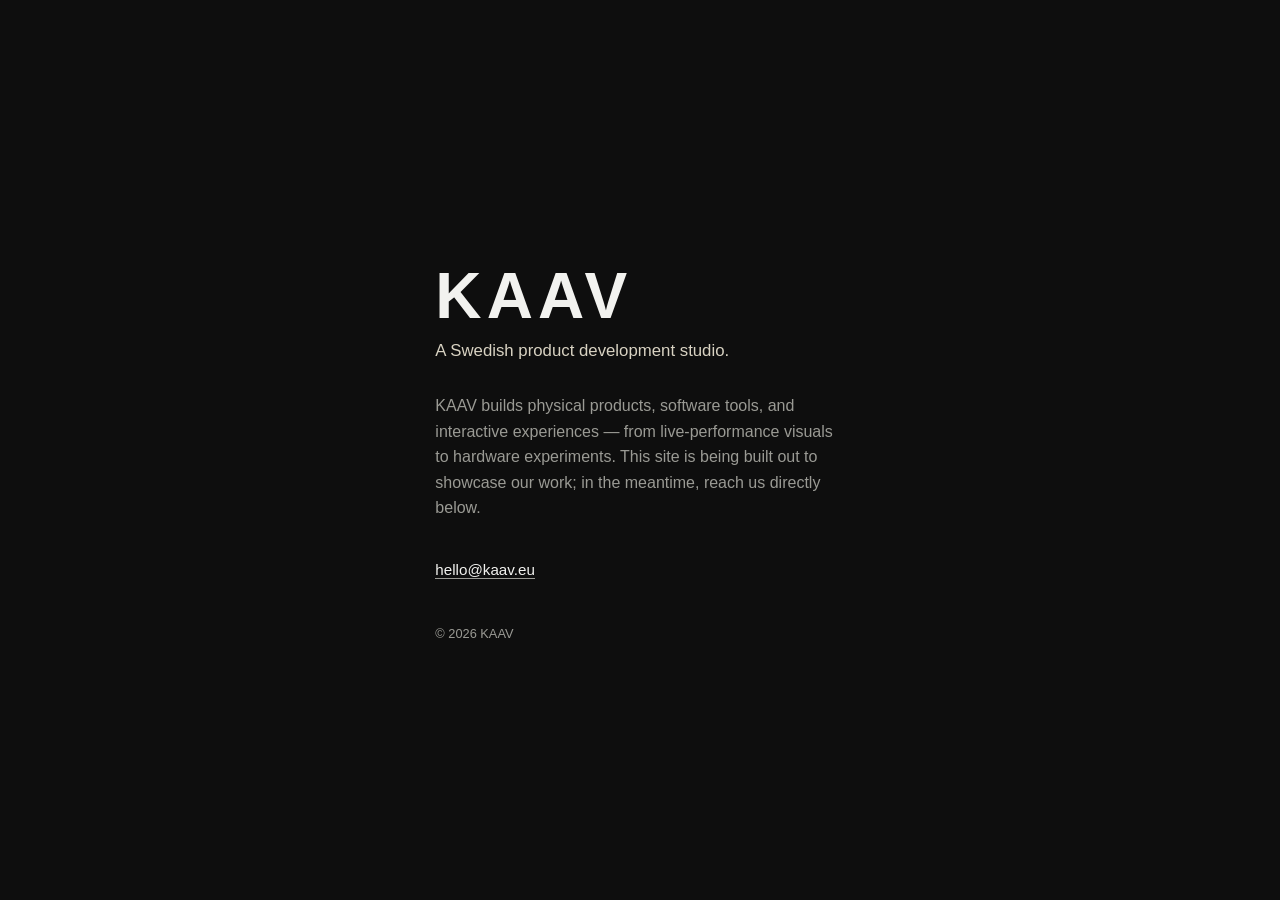
==== public/index.html @ cab3501c "Move site into public/ and exclude .git from static assets The previous deploy uploaded the entire ." ====
<title>KAAV</title>
<style>
  :root {
    --bg: #0e0e0e;
    --fg: #f2f2ef;
    --muted: #9a9a94;
    --accent: #d8d2c2;
  }
  * { box-sizing: border-box; }
  html, body {
    margin: 0;
    height: 100%;
    background: var(--bg);
    color: var(--fg);
    font-family: -apple-system, BlinkMacSystemFont, "Helvetica Neue", Arial, sans-serif;
  }
  body {
    display: flex;
    align-items: center;
    justify-content: center;
    padding: 6vh 6vw;
  }
  main {
    max-width: 560px;
    text-align: left;
  }
  .wordmark {
    font-size: clamp(2.5rem, 8vw, 4rem);
    font-weight: 700;
    letter-spacing: 0.08em;
    margin: 0 0 0.5rem 0;
    color: var(--fg);
  }
  .tagline {
    font-size: 1.05rem;
    color: var(--accent);
    margin: 0 0 2rem 0;
    font-weight: 500;
  }
  p.desc {
    font-size: 1rem;
    line-height: 1.6;
    color: var(--muted);
    margin: 0 0 2.5rem 0;
    max-width: 46ch;
  }
  .contact {
    font-size: 0.95rem;
  }
  .contact a {
    color: var(--fg);
    text-decoration: none;
    border-bottom: 1px solid var(--muted);
  }
  .contact a:hover {
    border-color: var(--fg);
  }
  footer {
    margin-top: 3rem;
    font-size: 0.8rem;
    color: var(--muted);
  }
</style>
<body>
  <main>
    <p class="wordmark">KAAV</p>
    <p class="tagline">A Swedish product development studio.</p>
    <p class="desc">
      KAAV builds physical products, software tools, and interactive experiences —
      from live-performance visuals to hardware experiments. This site is being
      built out to showcase our work; in the meantime, reach us directly below.
    </p>
    <p class="contact">
      <a href="mailto:hello@kaav.eu">hello@kaav.eu</a>
    </p>
    <footer>&copy; <span id="y"></span> KAAV</footer>
  </main>
  <script>document.getElementById('y').textContent = new Date().getFullYear();</script>
</body>
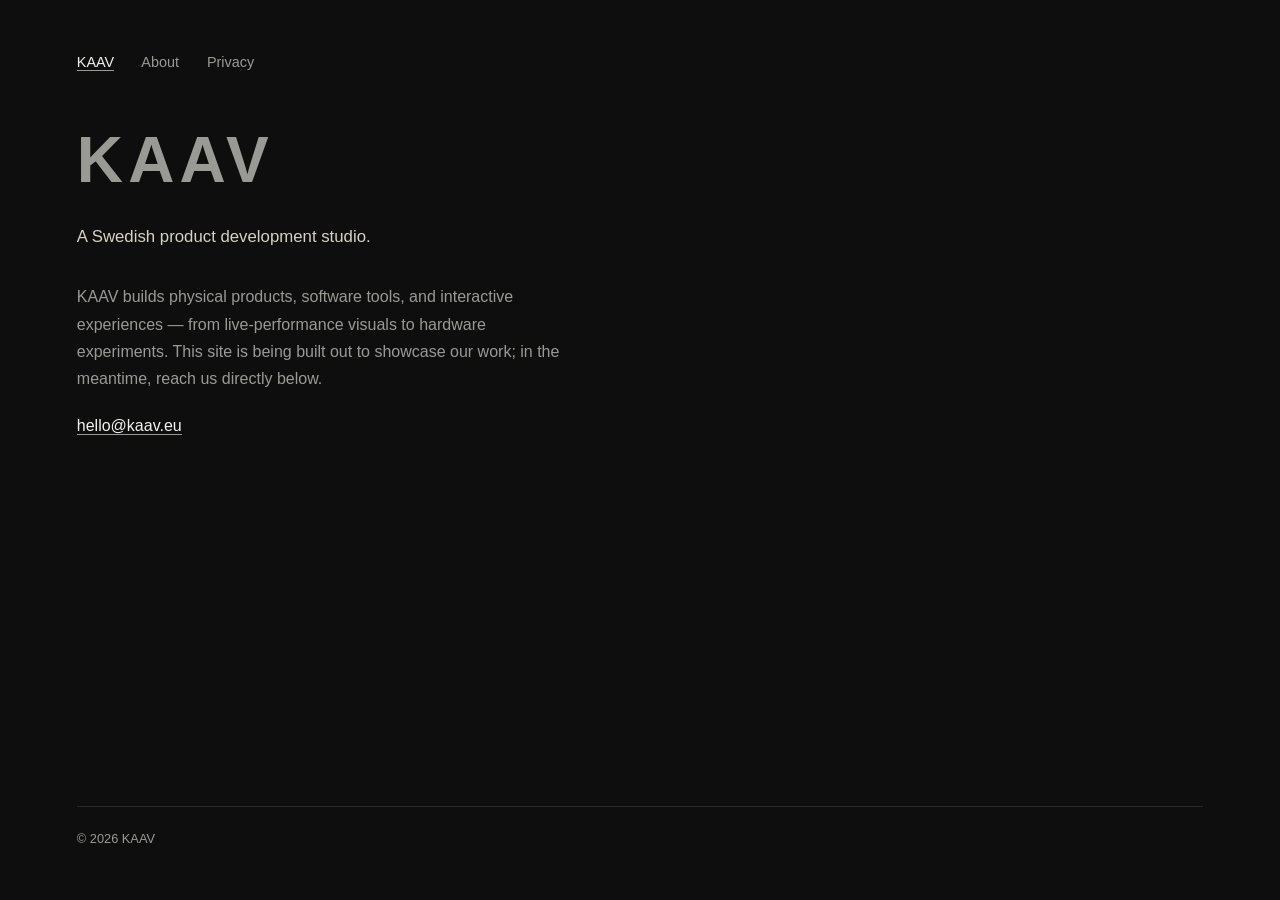
==== commit 4f0e7c57: "Add About/Contact and Privacy Policy pages, shared stylesheet, nav" ====
--- a/public/index.html
+++ b/public/index.html
@@ -1,67 +1,11 @@
 <title>KAAV</title>
-<style>
-  :root {
-    --bg: #0e0e0e;
-    --fg: #f2f2ef;
-    --muted: #9a9a94;
-    --accent: #d8d2c2;
-  }
-  * { box-sizing: border-box; }
-  html, body {
-    margin: 0;
-    height: 100%;
-    background: var(--bg);
-    color: var(--fg);
-    font-family: -apple-system, BlinkMacSystemFont, "Helvetica Neue", Arial, sans-serif;
-  }
-  body {
-    display: flex;
-    align-items: center;
-    justify-content: center;
-    padding: 6vh 6vw;
-  }
-  main {
-    max-width: 560px;
-    text-align: left;
-  }
-  .wordmark {
-    font-size: clamp(2.5rem, 8vw, 4rem);
-    font-weight: 700;
-    letter-spacing: 0.08em;
-    margin: 0 0 0.5rem 0;
-    color: var(--fg);
-  }
-  .tagline {
-    font-size: 1.05rem;
-    color: var(--accent);
-    margin: 0 0 2rem 0;
-    font-weight: 500;
-  }
-  p.desc {
-    font-size: 1rem;
-    line-height: 1.6;
-    color: var(--muted);
-    margin: 0 0 2.5rem 0;
-    max-width: 46ch;
-  }
-  .contact {
-    font-size: 0.95rem;
-  }
-  .contact a {
-    color: var(--fg);
-    text-decoration: none;
-    border-bottom: 1px solid var(--muted);
-  }
-  .contact a:hover {
-    border-color: var(--fg);
-  }
-  footer {
-    margin-top: 3rem;
-    font-size: 0.8rem;
-    color: var(--muted);
-  }
-</style>
+<link rel="stylesheet" href="style.css">
 <body>
+  <nav>
+    <a href="index.html" class="active">KAAV</a>
+    <a href="about.html">About</a>
+    <a href="privacy.html">Privacy</a>
+  </nav>
   <main>
     <p class="wordmark">KAAV</p>
     <p class="tagline">A Swedish product development studio.</p>
@@ -73,7 +17,7 @@
     <p class="contact">
       <a href="mailto:hello@kaav.eu">hello@kaav.eu</a>
     </p>
-    <footer>&copy; <span id="y"></span> KAAV</footer>
   </main>
+  <footer>&copy; <span id="y"></span> KAAV</footer>
   <script>document.getElementById('y').textContent = new Date().getFullYear();</script>
 </body>
--- a/public/style.css
+++ b/public/style.css
@@ -0,0 +1,98 @@
+:root {
+  --bg: #0e0e0e;
+  --fg: #f2f2ef;
+  --muted: #9a9a94;
+  --accent: #d8d2c2;
+  --line: #2a2a27;
+}
+* { box-sizing: border-box; }
+html, body {
+  margin: 0;
+  min-height: 100%;
+  background: var(--bg);
+  color: var(--fg);
+  font-family: -apple-system, BlinkMacSystemFont, "Helvetica Neue", Arial, sans-serif;
+}
+body {
+  display: flex;
+  flex-direction: column;
+  min-height: 100vh;
+  padding: 6vh 6vw;
+}
+nav {
+  margin-bottom: 4vh;
+  font-size: 0.9rem;
+}
+nav a {
+  color: var(--muted);
+  text-decoration: none;
+  margin-right: 1.5rem;
+  border-bottom: 1px solid transparent;
+}
+nav a:hover, nav a.active {
+  color: var(--fg);
+  border-color: var(--muted);
+}
+main {
+  max-width: 620px;
+  flex: 1;
+}
+.wordmark {
+  font-size: clamp(2.5rem, 8vw, 4rem);
+  font-weight: 700;
+  letter-spacing: 0.08em;
+  margin: 0 0 0.5rem 0;
+}
+.tagline {
+  font-size: 1.05rem;
+  color: var(--accent);
+  margin: 0 0 2rem 0;
+  font-weight: 500;
+}
+h1 {
+  font-size: 1.8rem;
+  font-weight: 700;
+  margin: 0 0 1.5rem 0;
+}
+h2 {
+  font-size: 1.1rem;
+  font-weight: 600;
+  margin: 2rem 0 0.75rem 0;
+  color: var(--accent);
+}
+p {
+  font-size: 1rem;
+  line-height: 1.7;
+  color: var(--muted);
+  margin: 0 0 1.25rem 0;
+  max-width: 56ch;
+}
+p.lead {
+  color: var(--fg);
+}
+a {
+  color: var(--fg);
+}
+.contact a, .desc a {
+  border-bottom: 1px solid var(--muted);
+  text-decoration: none;
+}
+.contact a:hover, .desc a:hover {
+  border-color: var(--fg);
+}
+.placeholder {
+  color: #b8894a;
+  font-style: italic;
+}
+footer {
+  margin-top: 3rem;
+  padding-top: 1.5rem;
+  border-top: 1px solid var(--line);
+  font-size: 0.8rem;
+  color: var(--muted);
+}
+footer a {
+  color: var(--muted);
+  border-bottom: 1px solid var(--line);
+  text-decoration: none;
+}
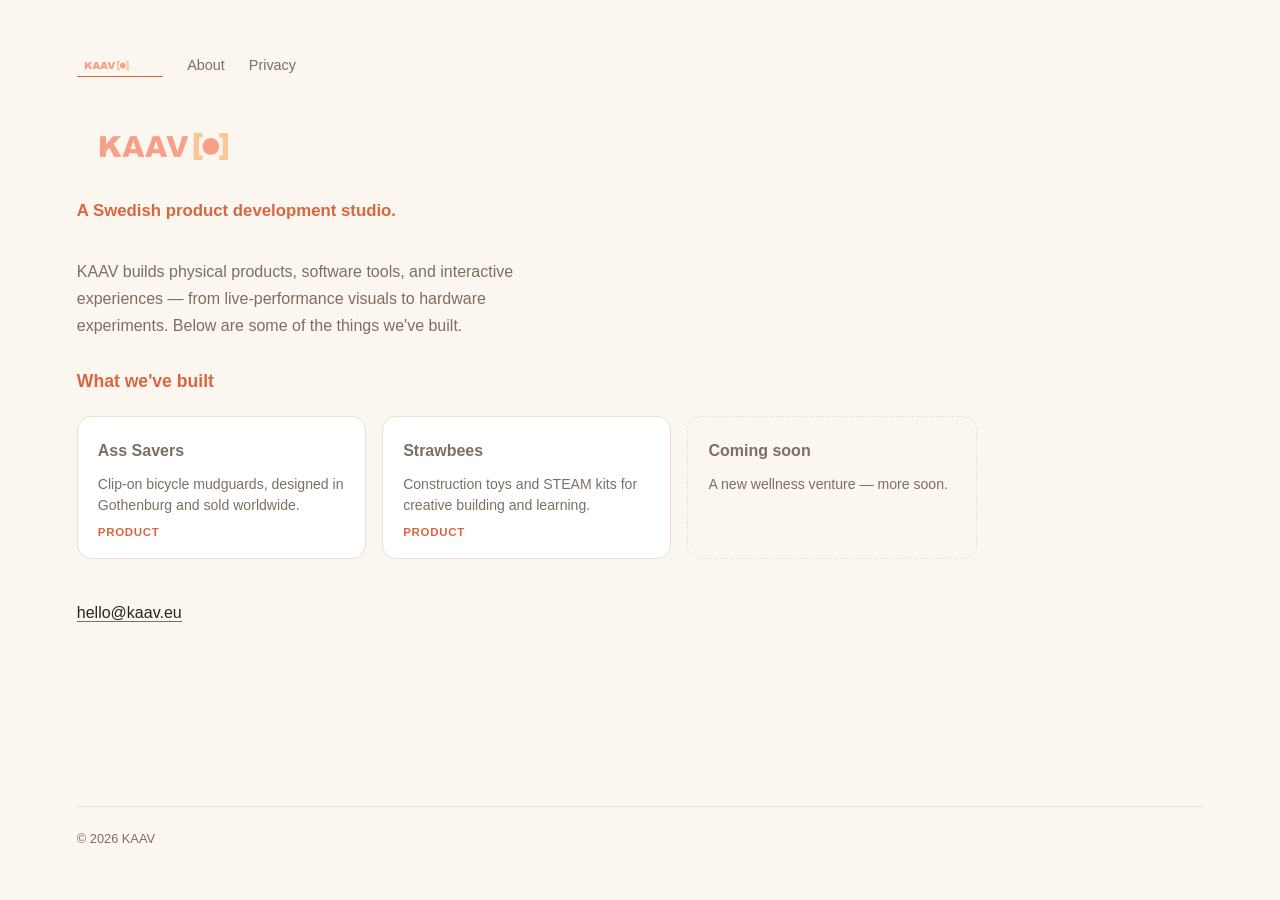
==== commit b63fd9e6: "Warm, uplifting redesign using KAAV logo colors; add data-driven brand grid - Shift palette from dar" ====
--- a/public/index.html
+++ b/public/index.html
@@ -1,23 +1,66 @@
+<head>
+<meta charset="UTF-8">
+<meta name="viewport" content="width=device-width, initial-scale=1">
 <title>KAAV</title>
 <link rel="stylesheet" href="style.css">
+</head>
 <body>
   <nav>
-    <a href="index.html" class="active">KAAV</a>
+    <a href="index.html" class="active"><img src="logo.svg" alt="KAAV" class="nav-mark"></a>
     <a href="about.html">About</a>
     <a href="privacy.html">Privacy</a>
   </nav>
-  <main>
-    <p class="wordmark">KAAV</p>
+  <main class="wide">
+    <img src="logo.svg" alt="KAAV" class="logo-mark">
     <p class="tagline">A Swedish product development studio.</p>
     <p class="desc">
       KAAV builds physical products, software tools, and interactive experiences —
-      from live-performance visuals to hardware experiments. This site is being
-      built out to showcase our work; in the meantime, reach us directly below.
+      from live-performance visuals to hardware experiments. Below are some of the
+      things we've built.
     </p>
+
+    <h2>What we've built</h2>
+    <div class="brand-grid" id="brand-grid"></div>
+
     <p class="contact">
       <a href="mailto:hello@kaav.eu">hello@kaav.eu</a>
     </p>
   </main>
   <footer>&copy; <span id="y"></span> KAAV</footer>
-  <script>document.getElementById('y').textContent = new Date().getFullYear();</script>
+  <script src="brands.js"></script>
+  <script>
+    document.getElementById('y').textContent = new Date().getFullYear();
+
+    const grid = document.getElementById('brand-grid');
+
+    function renderTile(b) {
+      const el = document.createElement(b.url ? 'a' : 'div');
+      el.className = 'brand-tile';
+      if (b.url) {
+        el.href = b.url;
+        el.target = '_blank';
+        el.rel = 'noopener';
+      }
+      const logoHtml = b.logo
+        ? `<img class="brand-logo" src="${b.logo}" alt="${b.name}">`
+        : `<p class="brand-name">${b.name}</p>`;
+      el.innerHTML = `
+        ${logoHtml}
+        <p class="brand-desc">${b.desc}</p>
+        ${b.tag ? `<span class="brand-tag">${b.tag}</span>` : ''}
+      `;
+      return el;
+    }
+
+    (window.BRANDS || []).forEach(b => grid.appendChild(renderTile(b)));
+
+    // Wellness venture — name not public yet
+    const soon = document.createElement('div');
+    soon.className = 'brand-tile soon';
+    soon.innerHTML = `
+      <p class="brand-name">Coming soon</p>
+      <p class="brand-desc">A new wellness venture — more soon.</p>
+    `;
+    grid.appendChild(soon);
+  </script>
 </body>
--- a/public/style.css
+++ b/public/style.css
@@ -1,9 +1,12 @@
 :root {
-  --bg: #0e0e0e;
-  --fg: #f2f2ef;
-  --muted: #9a9a94;
-  --accent: #d8d2c2;
-  --line: #2a2a27;
+  --bg: #fbf6ef;
+  --bg-card: #ffffff;
+  --fg: #2b241f;
+  --muted: #7c6f63;
+  --accent: #d9663f;
+  --accent-soft: #fcc595;
+  --accent-coral: #f8a087;
+  --line: #eae1d3;
 }
 * { box-sizing: border-box; }
 html, body {
@@ -22,6 +25,8 @@
 nav {
   margin-bottom: 4vh;
   font-size: 0.9rem;
+  display: flex;
+  align-items: center;
 }
 nav a {
   color: var(--muted);
@@ -31,11 +36,26 @@
 }
 nav a:hover, nav a.active {
   color: var(--fg);
-  border-color: var(--muted);
+  border-color: var(--accent);
+}
+nav .nav-mark {
+  height: 22px;
+  width: auto;
+  display: block;
+  margin-right: 1.5rem;
 }
 main {
-  max-width: 620px;
+  max-width: 680px;
   flex: 1;
+}
+main.wide {
+  max-width: 900px;
+}
+.logo-mark {
+  height: clamp(44px, 8vw, 64px);
+  width: auto;
+  display: block;
+  margin: 0 0 1.25rem 0;
 }
 .wordmark {
   font-size: clamp(2.5rem, 8vw, 4rem);
@@ -47,7 +67,7 @@
   font-size: 1.05rem;
   color: var(--accent);
   margin: 0 0 2rem 0;
-  font-weight: 500;
+  font-weight: 600;
 }
 h1 {
   font-size: 1.8rem;
@@ -78,12 +98,69 @@
   text-decoration: none;
 }
 .contact a:hover, .desc a:hover {
-  border-color: var(--fg);
+  border-color: var(--accent);
 }
 .placeholder {
-  color: #b8894a;
+  color: var(--accent);
   font-style: italic;
 }
+
+/* Brand grid */
+.brand-grid {
+  display: grid;
+  grid-template-columns: repeat(auto-fill, minmax(220px, 1fr));
+  gap: 1rem;
+  margin: 1.5rem 0 2.5rem 0;
+  max-width: none;
+}
+.brand-tile {
+  display: flex;
+  flex-direction: column;
+  gap: 0.6rem;
+  background: var(--bg-card);
+  border: 1px solid var(--line);
+  border-radius: 14px;
+  padding: 1.25rem;
+  text-decoration: none;
+  color: var(--fg);
+  transition: transform 0.15s ease, box-shadow 0.15s ease, border-color 0.15s ease;
+}
+a.brand-tile:hover {
+  transform: translateY(-2px);
+  box-shadow: 0 8px 20px rgba(217, 102, 63, 0.12);
+  border-color: var(--accent-coral);
+}
+.brand-tile .brand-logo {
+  height: 32px;
+  width: auto;
+  max-width: 100%;
+  object-fit: contain;
+  object-position: left;
+}
+.brand-tile .brand-name {
+  font-weight: 700;
+  font-size: 1rem;
+  margin: 0;
+}
+.brand-tile .brand-desc {
+  font-size: 0.88rem;
+  line-height: 1.5;
+  color: var(--muted);
+  margin: 0;
+}
+.brand-tile .brand-tag {
+  font-size: 0.72rem;
+  text-transform: uppercase;
+  letter-spacing: 0.06em;
+  color: var(--accent);
+  font-weight: 600;
+}
+.brand-tile.soon {
+  background: transparent;
+  border-style: dashed;
+  color: var(--muted);
+}
+
 footer {
   margin-top: 3rem;
   padding-top: 1.5rem;
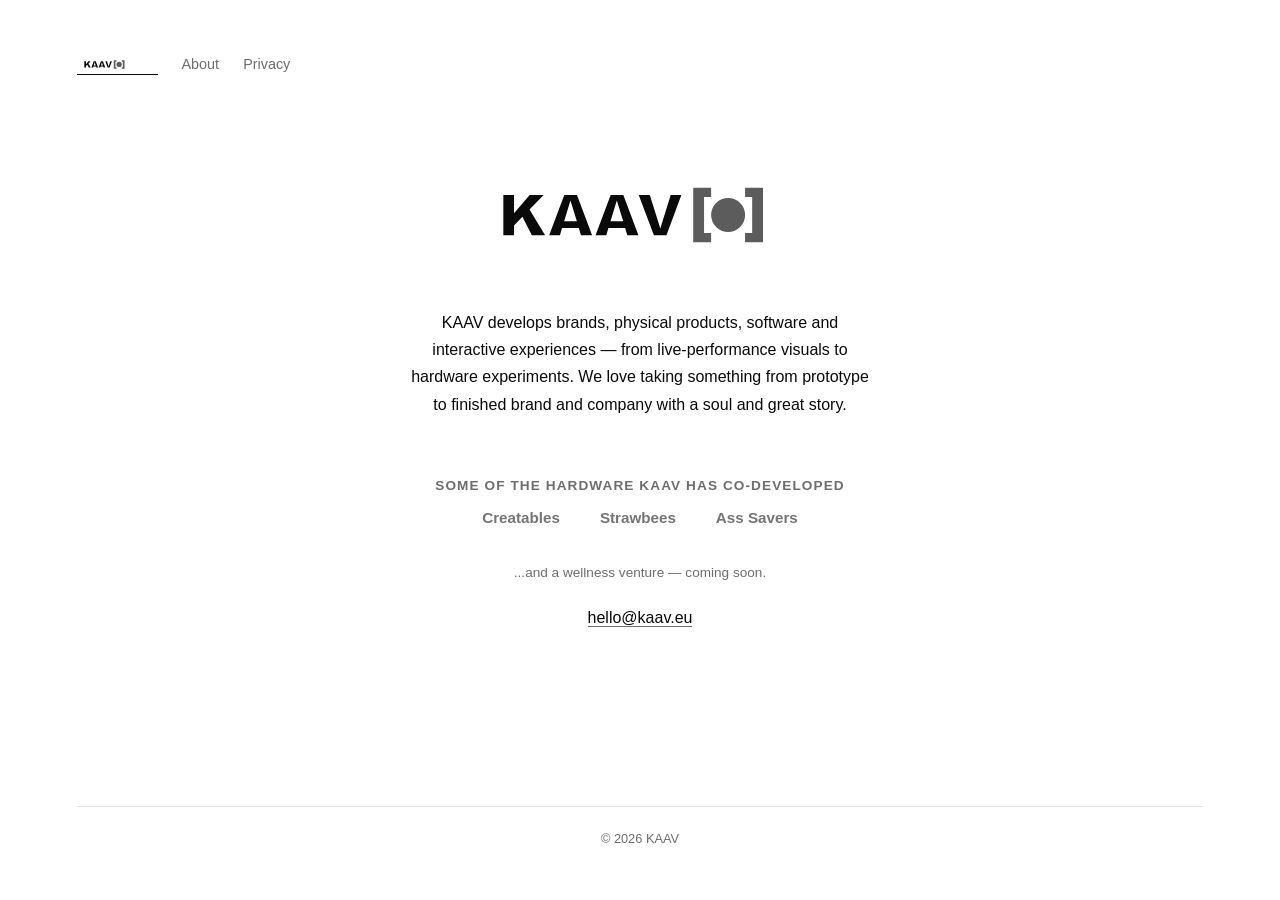
==== commit d6367202: "Revert to black and white, centered hero, rewritten copy - Monochrome palette (white bg, black text)" ====
--- a/public/index.html
+++ b/public/index.html
@@ -4,63 +4,47 @@
 <title>KAAV</title>
 <link rel="stylesheet" href="style.css">
 </head>
-<body>
+<body class="home">
   <nav>
-    <a href="index.html" class="active"><img src="logo.svg" alt="KAAV" class="nav-mark"></a>
+    <a href="index.html" class="active"><img src="logo-bw.svg" alt="KAAV" class="nav-mark"></a>
     <a href="about.html">About</a>
     <a href="privacy.html">Privacy</a>
   </nav>
-  <main class="wide">
-    <img src="logo.svg" alt="KAAV" class="logo-mark">
-    <p class="tagline">A Swedish product development studio.</p>
-    <p class="desc">
-      KAAV builds physical products, software tools, and interactive experiences —
-      from live-performance visuals to hardware experiments. Below are some of the
-      things we've built.
+  <main class="centered">
+    <img src="logo-bw.svg" alt="KAAV" class="logo-mark">
+    <p class="lead">
+      KAAV develops brands, physical products, software and interactive
+      experiences — from live-performance visuals to hardware experiments.
+      We love taking something from prototype to finished brand and company
+      with a soul and great story.
     </p>
 
-    <h2>What we've built</h2>
-    <div class="brand-grid" id="brand-grid"></div>
+    <h2>Some of the hardware KAAV has co-developed</h2>
+    <div class="logo-row" id="logo-row"></div>
+    <p class="aside-note">...and a wellness venture — coming soon.</p>
 
-    <p class="contact">
-      <a href="mailto:hello@kaav.eu">hello@kaav.eu</a>
-    </p>
+    <p class="contact"><a href="mailto:hello@kaav.eu">hello@kaav.eu</a></p>
   </main>
   <footer>&copy; <span id="y"></span> KAAV</footer>
   <script src="brands.js"></script>
   <script>
     document.getElementById('y').textContent = new Date().getFullYear();
 
-    const grid = document.getElementById('brand-grid');
+    const row = document.getElementById('logo-row');
 
-    function renderTile(b) {
-      const el = document.createElement(b.url ? 'a' : 'div');
-      el.className = 'brand-tile';
+    function renderItem(b) {
+      const el = document.createElement(b.url ? 'a' : 'span');
       if (b.url) {
         el.href = b.url;
         el.target = '_blank';
         el.rel = 'noopener';
       }
-      const logoHtml = b.logo
-        ? `<img class="brand-logo" src="${b.logo}" alt="${b.name}">`
-        : `<p class="brand-name">${b.name}</p>`;
-      el.innerHTML = `
-        ${logoHtml}
-        <p class="brand-desc">${b.desc}</p>
-        ${b.tag ? `<span class="brand-tag">${b.tag}</span>` : ''}
-      `;
+      el.innerHTML = b.logo
+        ? `<img src="${b.logo}" alt="${b.name}">`
+        : `<span class="brand-fallback">${b.name}</span>`;
       return el;
     }
 
-    (window.BRANDS || []).forEach(b => grid.appendChild(renderTile(b)));
-
-    // Wellness venture — name not public yet
-    const soon = document.createElement('div');
-    soon.className = 'brand-tile soon';
-    soon.innerHTML = `
-      <p class="brand-name">Coming soon</p>
-      <p class="brand-desc">A new wellness venture — more soon.</p>
-    `;
-    grid.appendChild(soon);
+    (window.BRANDS || []).forEach(b => row.appendChild(renderItem(b)));
   </script>
 </body>
--- a/public/style.css
+++ b/public/style.css
@@ -1,12 +1,9 @@
 :root {
-  --bg: #fbf6ef;
-  --bg-card: #ffffff;
-  --fg: #2b241f;
-  --muted: #7c6f63;
-  --accent: #d9663f;
-  --accent-soft: #fcc595;
-  --accent-coral: #f8a087;
-  --line: #eae1d3;
+  --bg: #ffffff;
+  --fg: #0a0a0a;
+  --muted: #6e6e6e;
+  --accent: #0a0a0a;
+  --line: #e6e6e6;
 }
 * { box-sizing: border-box; }
 html, body {
@@ -36,10 +33,10 @@
 }
 nav a:hover, nav a.active {
   color: var(--fg);
-  border-color: var(--accent);
+  border-color: var(--fg);
 }
 nav .nav-mark {
-  height: 22px;
+  height: 20px;
   width: auto;
   display: block;
   margin-right: 1.5rem;
@@ -51,23 +48,25 @@
 main.wide {
   max-width: 900px;
 }
+main.centered {
+  max-width: 640px;
+  margin: 4vh auto 0 auto;
+  text-align: center;
+  display: flex;
+  flex-direction: column;
+  align-items: center;
+}
 .logo-mark {
-  height: clamp(44px, 8vw, 64px);
+  height: clamp(64px, 14vw, 130px);
   width: auto;
   display: block;
-  margin: 0 0 1.25rem 0;
-}
-.wordmark {
-  font-size: clamp(2.5rem, 8vw, 4rem);
-  font-weight: 700;
-  letter-spacing: 0.08em;
-  margin: 0 0 0.5rem 0;
+  margin: 0 auto 2rem auto;
 }
 .tagline {
   font-size: 1.05rem;
-  color: var(--accent);
+  color: var(--muted);
   margin: 0 0 2rem 0;
-  font-weight: 600;
+  font-weight: 500;
 }
 h1 {
   font-size: 1.8rem;
@@ -75,20 +74,31 @@
   margin: 0 0 1.5rem 0;
 }
 h2 {
-  font-size: 1.1rem;
+  font-size: 0.85rem;
   font-weight: 600;
-  margin: 2rem 0 0.75rem 0;
-  color: var(--accent);
+  text-transform: uppercase;
+  letter-spacing: 0.08em;
+  margin: 2.5rem 0 1rem 0;
+  color: var(--muted);
 }
 p {
   font-size: 1rem;
   line-height: 1.7;
-  color: var(--muted);
+  color: var(--fg);
   margin: 0 0 1.25rem 0;
   max-width: 56ch;
 }
+main.centered p {
+  max-width: 52ch;
+}
 p.lead {
   color: var(--fg);
+}
+p.quote {
+  font-size: 1.15rem;
+  font-style: italic;
+  line-height: 1.6;
+  margin: 2rem 0;
 }
 a {
   color: var(--fg);
@@ -98,67 +108,58 @@
   text-decoration: none;
 }
 .contact a:hover, .desc a:hover {
-  border-color: var(--accent);
+  border-color: var(--fg);
 }
 .placeholder {
-  color: var(--accent);
+  color: var(--muted);
   font-style: italic;
 }
 
-/* Brand grid */
-.brand-grid {
-  display: grid;
-  grid-template-columns: repeat(auto-fill, minmax(220px, 1fr));
-  gap: 1rem;
-  margin: 1.5rem 0 2.5rem 0;
-  max-width: none;
+/* Co-developed hardware section */
+.hardware-line {
+  color: var(--muted);
+  font-size: 0.95rem;
+  margin: 0 0 1.5rem 0;
 }
-.brand-tile {
+.logo-row {
   display: flex;
-  flex-direction: column;
-  gap: 0.6rem;
-  background: var(--bg-card);
-  border: 1px solid var(--line);
-  border-radius: 14px;
-  padding: 1.25rem;
+  flex-wrap: wrap;
+  justify-content: center;
+  align-items: center;
+  gap: 2.5rem;
+  margin: 0 0 2.5rem 0;
+}
+.logo-row a, .logo-row span {
+  display: flex;
+  align-items: center;
+  color: var(--fg);
   text-decoration: none;
-  color: var(--fg);
-  transition: transform 0.15s ease, box-shadow 0.15s ease, border-color 0.15s ease;
+  opacity: 0.75;
+  transition: opacity 0.15s ease;
 }
-a.brand-tile:hover {
-  transform: translateY(-2px);
-  box-shadow: 0 8px 20px rgba(217, 102, 63, 0.12);
-  border-color: var(--accent-coral);
+.logo-row a:hover {
+  opacity: 1;
 }
-.brand-tile .brand-logo {
-  height: 32px;
+.logo-row img {
+  height: 28px;
   width: auto;
-  max-width: 100%;
+  max-width: 140px;
   object-fit: contain;
-  object-position: left;
+  filter: grayscale(1) contrast(1.05);
 }
-.brand-tile .brand-name {
+.logo-row .brand-fallback {
   font-weight: 700;
-  font-size: 1rem;
-  margin: 0;
+  font-size: 0.95rem;
+  border-bottom: 1px solid var(--line);
+  padding-bottom: 2px;
 }
-.brand-tile .brand-desc {
-  font-size: 0.88rem;
-  line-height: 1.5;
+.logo-row span.brand-fallback {
+  border-bottom: 1px solid transparent;
+}
+.aside-note {
+  font-size: 0.85rem;
   color: var(--muted);
-  margin: 0;
-}
-.brand-tile .brand-tag {
-  font-size: 0.72rem;
-  text-transform: uppercase;
-  letter-spacing: 0.06em;
-  color: var(--accent);
-  font-weight: 600;
-}
-.brand-tile.soon {
-  background: transparent;
-  border-style: dashed;
-  color: var(--muted);
+  margin-top: -0.5rem;
 }
 
 footer {
@@ -168,6 +169,12 @@
   font-size: 0.8rem;
   color: var(--muted);
 }
+main.centered footer {
+  margin-top: 4rem;
+}
+body.home footer {
+  text-align: center;
+}
 footer a {
   color: var(--muted);
   border-bottom: 1px solid var(--line);
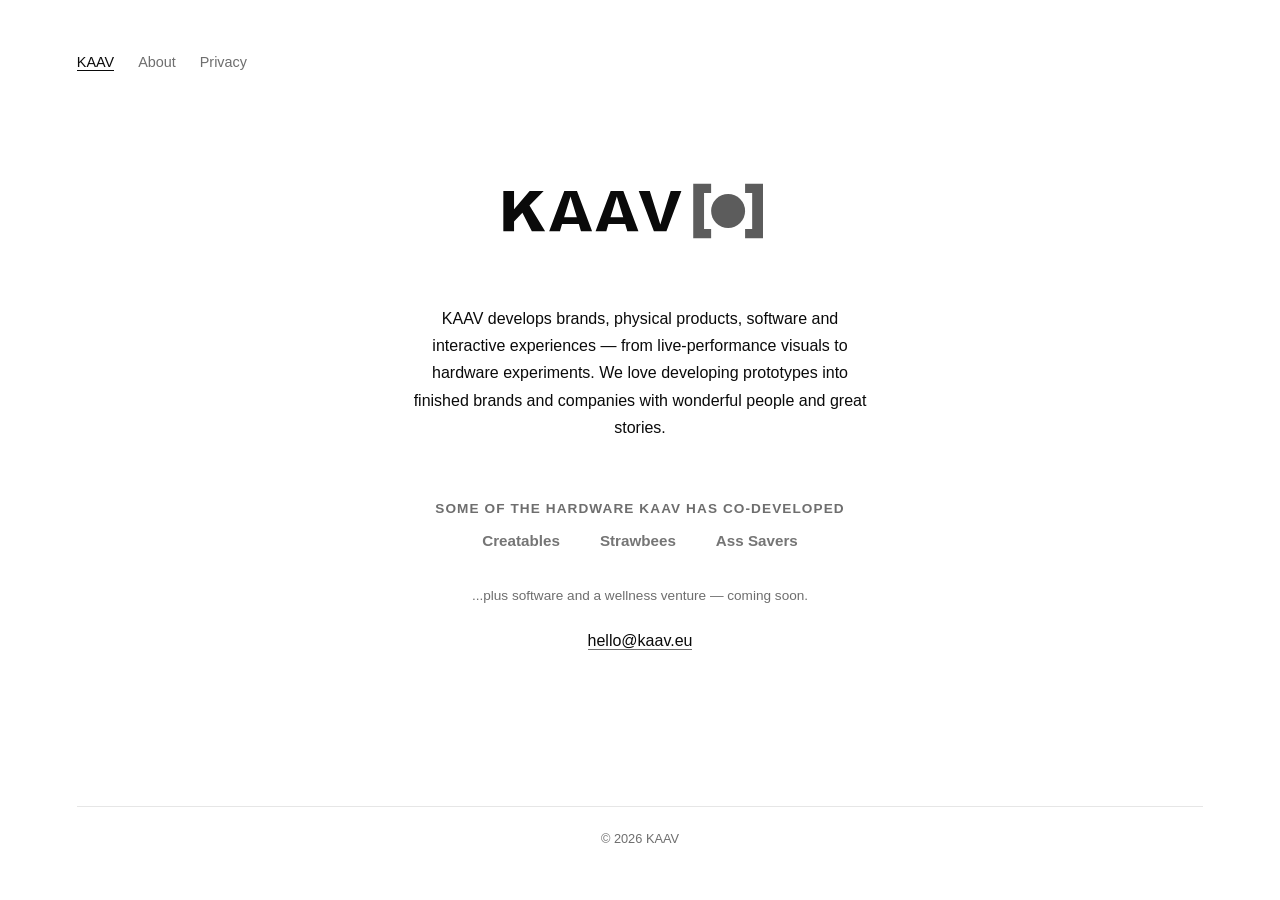
==== commit eb7a6ad0: "Nav back to text-only KAAV; blurb copy update - Top nav shows plain 'KAAV' text again instead of the" ====
--- a/public/index.html
+++ b/public/index.html
@@ -6,7 +6,7 @@
 </head>
 <body class="home">
   <nav>
-    <a href="index.html" class="active"><img src="logo-bw.svg" alt="KAAV" class="nav-mark"></a>
+    <a href="index.html" class="active">KAAV</a>
     <a href="about.html">About</a>
     <a href="privacy.html">Privacy</a>
   </nav>
@@ -15,13 +15,13 @@
     <p class="lead">
       KAAV develops brands, physical products, software and interactive
       experiences — from live-performance visuals to hardware experiments.
-      We love taking something from prototype to finished brand and company
-      with a soul and great story.
+      We love developing prototypes into finished brands and companies with
+      wonderful people and great stories.
     </p>
 
     <h2>Some of the hardware KAAV has co-developed</h2>
     <div class="logo-row" id="logo-row"></div>
-    <p class="aside-note">...and a wellness venture — coming soon.</p>
+    <p class="aside-note">...plus software and a wellness venture — coming soon.</p>
 
     <p class="contact"><a href="mailto:hello@kaav.eu">hello@kaav.eu</a></p>
   </main>
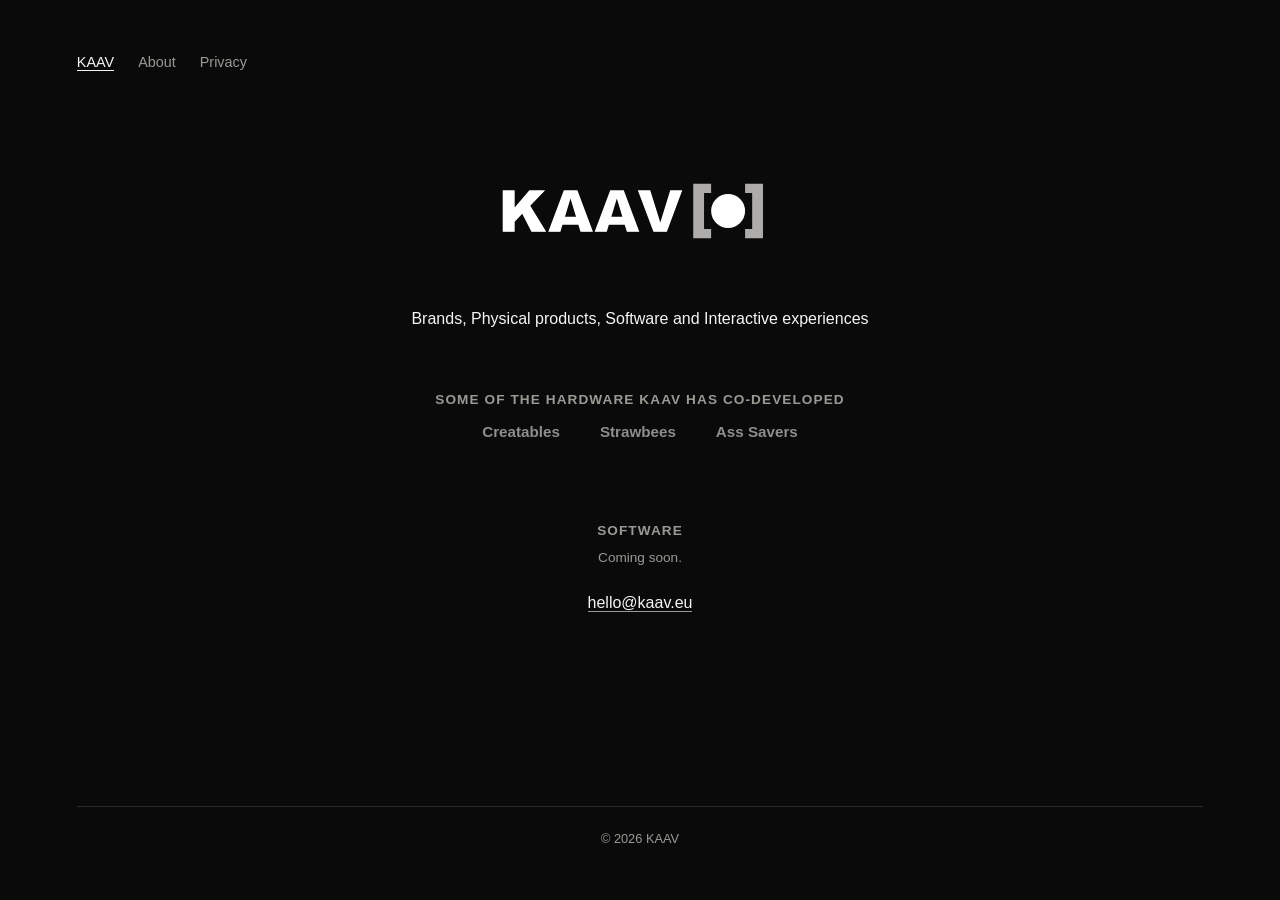
==== commit 531c787c: "Lean homepage: one-line blurb, dedicated Software section, drop wellness venture mention - Blurb is " ====
--- a/public/index.html
+++ b/public/index.html
@@ -12,16 +12,13 @@
   </nav>
   <main class="centered">
     <img src="logo-bw.svg" alt="KAAV" class="logo-mark">
-    <p class="lead">
-      KAAV develops brands, physical products, software and interactive
-      experiences — from live-performance visuals to hardware experiments.
-      We love developing prototypes into finished brands and companies with
-      wonderful people and great stories.
-    </p>
+    <p class="lead">Brands, Physical products, Software and Interactive experiences</p>
 
     <h2>Some of the hardware KAAV has co-developed</h2>
     <div class="logo-row" id="logo-row"></div>
-    <p class="aside-note">...plus software and a wellness venture — coming soon.</p>
+
+    <h2>Software</h2>
+    <p class="aside-note">Coming soon.</p>
 
     <p class="contact"><a href="mailto:hello@kaav.eu">hello@kaav.eu</a></p>
   </main>
--- a/public/style.css
+++ b/public/style.css
@@ -1,9 +1,9 @@
 :root {
-  --bg: #ffffff;
-  --fg: #0a0a0a;
-  --muted: #6e6e6e;
-  --accent: #0a0a0a;
-  --line: #e6e6e6;
+  --bg: #0a0a0a;
+  --fg: #f5f5f5;
+  --muted: #9a9a94;
+  --accent: #f5f5f5;
+  --line: #2a2a27;
 }
 * { box-sizing: border-box; }
 html, body {
